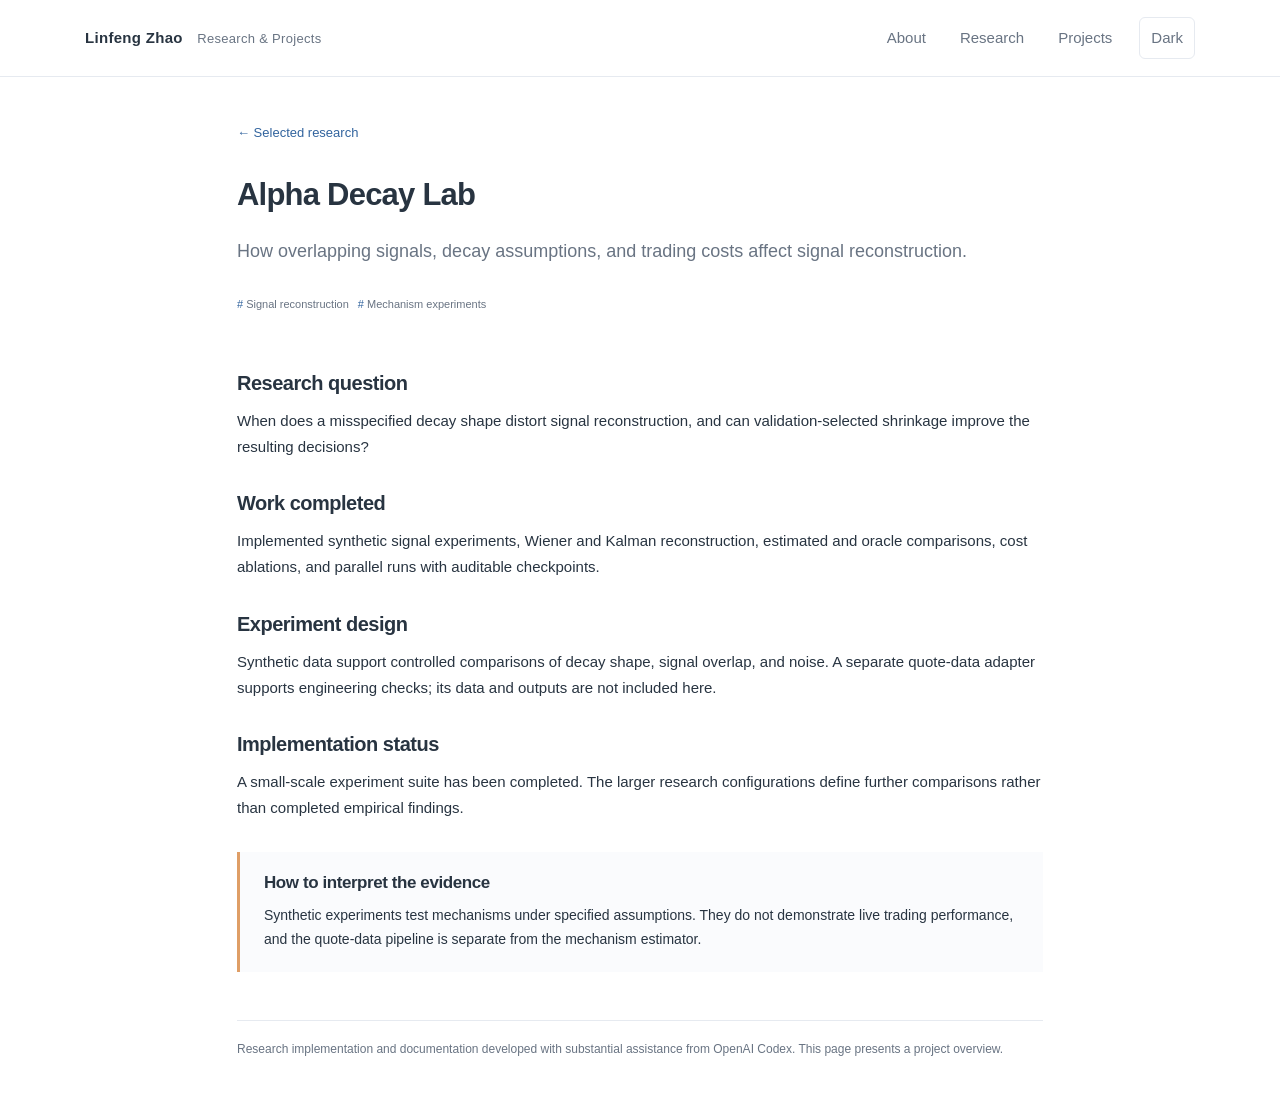
==== research/alpha-decay-lab.html @ f937b834 "Expand research portfolio and add AI investment research experience" ====
<!doctype html><html lang="en"><head><meta charset="utf-8"><meta name="viewport" content="width=device-width,initial-scale=1"><title>Alpha Decay Lab | Linfeng Zhao</title><meta name="description" content="How overlapping signals, decay assumptions, and trading costs affect signal reconstruction."><meta name="theme-color" content="#32649e"><link rel="icon" href="../assets/favicon.svg" type="image/svg+xml"><link rel="stylesheet" href="../assets/style.css"><script defer src="../assets/site.js"></script></head><body><a class="skip" href="#main">Skip to content</a><header class="topbar"><div class="top-inner"><a class="wordmark" href="../index.html">Linfeng Zhao <span>Research &amp; Projects</span></a><nav class="nav" aria-label="Main navigation"><a href="../index.html#about">About</a><a href="../index.html#research">Research</a><a href="../index.html#projects">Projects</a><button class="theme" data-theme-toggle aria-pressed="false" aria-label="Switch to dark theme">Dark</button></nav></div></header><main id="main" class="detail"><div class="breadcrumb"><a href="../index.html#research">← Selected research</a></div><h1>Alpha Decay Lab</h1><p class="subtitle">How overlapping signals, decay assumptions, and trading costs affect signal reconstruction.</p><div class="tags"><span>Signal reconstruction</span><span>Mechanism experiments</span></div><div class="detail-links"></div><section class="detail-block"><h2>Research question</h2><p>When does a misspecified decay shape distort signal reconstruction, and can validation-selected shrinkage improve the resulting decisions?</p></section><section class="detail-block"><h2>Work completed</h2><p>Implemented synthetic signal experiments, Wiener and Kalman reconstruction, estimated and oracle comparisons, cost ablations, and parallel runs with auditable checkpoints.</p></section><section class="detail-block"><h2>Experiment design</h2><p>Synthetic data support controlled comparisons of decay shape, signal overlap, and noise. A separate quote-data adapter supports engineering checks; its data and outputs are not included here.</p></section><section class="detail-block"><h2>Implementation status</h2><p>A small-scale experiment suite has been completed. The larger research configurations define further comparisons rather than completed empirical findings.</p></section><section class="detail-limit"><h2>How to interpret the evidence</h2><p>Synthetic experiments test mechanisms under specified assumptions. They do not demonstrate live trading performance, and the quote-data pipeline is separate from the mechanism estimator.</p></section><footer>Research implementation and documentation developed with substantial assistance from OpenAI Codex. This page presents a project overview.</footer></main></body></html>
---- assets/style.css ----
:root{--bg:#fff;--ink:#283441;--muted:#697483;--line:#e6eaf0;--accent:#32649e;--soft:#eef4fb;--warm:#df9e66;--surface:#fafbfd;--shadow:0 10px 32px #22364b08;color-scheme:light}
:root[data-theme=dark]{--bg:#141b24;--ink:#e3e9f0;--muted:#a1adbd;--line:#303b49;--accent:#93bdeb;--soft:#26384d;--warm:#e3ae7d;--surface:#1b2531;color-scheme:dark}
*{box-sizing:border-box}html{scroll-behavior:smooth;scroll-padding-top:100px}body{margin:0;background:var(--bg);color:var(--ink);font-family:-apple-system,BlinkMacSystemFont,"Segoe UI",Arial,sans-serif;font-size:15px;line-height:1.75}a{color:var(--accent);text-decoration:none}a:hover{text-decoration:underline}a:focus-visible,button:focus-visible{outline:3px solid var(--warm);outline-offset:4px}button{font:inherit}h1,h2,h3,p{margin-top:0}h1,h2,h3{line-height:1.3;letter-spacing:-.025em}h1{font-size:31px}h2{font-size:25px;margin-bottom:24px}h3{font-size:19px;margin-bottom:7px}.skip{position:fixed;left:16px;top:-70px;background:var(--bg);padding:8px 16px;z-index:100}.skip:focus{top:10px}
.topbar{background:var(--bg);border-bottom:1px solid var(--line);position:sticky;top:0;z-index:5}.top-inner{max-width:1180px;margin:auto;display:flex;align-items:center;justify-content:space-between;height:76px;padding:0 35px}.wordmark{color:var(--ink);font-size:15px;font-weight:650;letter-spacing:.02em}.wordmark span{font-weight:400;color:var(--muted);font-size:13px;margin-left:10px}.nav{display:flex;align-items:center;gap:6px}.nav a,.theme{padding:8px 14px;color:var(--muted);border-radius:6px}.nav a:hover{color:var(--accent);background:var(--soft);text-decoration:none}.theme{border:1px solid var(--line);background:none;cursor:pointer;padding:7px 11px;margin-left:7px}.layout{max-width:1180px;margin:58px auto 0;display:grid;grid-template-columns:235px minmax(0,1fr);gap:70px;padding:0 35px}.profile{align-self:start;position:sticky;top:115px}.monogram{width:134px;height:134px;background:linear-gradient(140deg,var(--soft),var(--surface));border:1px solid var(--line);border-radius:30px;display:grid;place-items:center;font-family:Georgia,serif;font-size:51px;color:var(--accent);letter-spacing:-.08em;margin-bottom:24px}.profile-name{font-size:27px;margin-bottom:9px}.role{font-size:14px;color:var(--muted);line-height:1.6}.profile-links{display:flex;gap:16px;margin:22px 0 28px;font-size:14px}.profile-focus{padding-top:23px;border-top:1px solid var(--line);font-size:13px}.eyebrow{font-size:11px;font-weight:650;letter-spacing:.14em;text-transform:uppercase;color:var(--muted);margin-bottom:12px}.profile-focus ul{list-style:none;padding:0;margin:0;color:var(--muted)}.profile-focus li{margin:7px 0}.profile-note{font-size:12px;color:var(--muted);margin-top:28px}.section{margin-bottom:56px;scroll-margin-top:104px}.section-title:after{content:"";display:block;width:44px;height:4px;border-radius:3px;margin-top:13px;background:linear-gradient(to right,var(--warm) 32%,var(--accent) 32%)}.intro{font-size:17px;line-height:1.8;margin-bottom:15px;max-width:770px}.chinese{font-size:14px;color:var(--muted);line-height:1.9}.approach{display:grid;grid-template-columns:1fr 1fr;gap:24px;margin-top:28px}.approach>div{border-left:2px solid var(--line);padding-left:18px}.approach h3{font-size:14px;letter-spacing:0;margin-bottom:7px}.approach p{font-size:13px;color:var(--muted);margin:0}.section-heading{display:flex;align-items:start;justify-content:space-between;gap:18px}.section-heading small{color:var(--muted);font-size:12px;padding-top:10px}.filters{display:flex;gap:8px;flex-wrap:wrap;margin-bottom:22px}.filter{background:none;border:1px solid var(--line);color:var(--muted);font-size:12px;padding:6px 12px;border-radius:20px;cursor:pointer}.filter[aria-pressed=true]{background:var(--soft);border-color:var(--soft);color:var(--accent)}.research-card{display:grid;grid-template-columns:58px minmax(0,1fr);gap:20px;padding:26px 0;border-bottom:1px solid var(--line)}.research-card:first-child{border-top:1px solid var(--line)}.research-card[hidden]{display:none}.project-mark{height:54px;border-radius:13px;display:grid;place-items:center;background:var(--soft);color:var(--accent);font-size:13px;font-weight:700;letter-spacing:.02em}.research-card[data-area=volatility] .project-mark{color:#775ca3;background:#f1edf7}:root[data-theme=dark] .research-card[data-area=volatility] .project-mark{background:#352a47;color:#c1a9e4}.research-card h3 a{color:var(--ink)}.card-intro{font-size:14px;margin-bottom:11px}.tags{display:flex;gap:9px;flex-wrap:wrap;color:var(--muted);font-size:11px;margin-bottom:12px}.tags span:before{content:"#";color:var(--accent);margin-right:3px}.card-work{font-size:13px;color:var(--muted);margin-bottom:13px}.card-links{display:flex;gap:18px;font-size:12px}.card-links a{font-weight:600}.resource-grid{display:grid;grid-template-columns:1fr 1fr;gap:18px}.resource{padding:21px 23px;background:var(--surface);border:1px solid var(--line);border-radius:9px}.resource h3{font-size:16px}.resource p{font-size:13px;color:var(--muted);margin-bottom:12px}.resource a{font-size:12px}.credit{font-size:12px;line-height:1.8;color:var(--muted);padding-top:24px;border-top:1px solid var(--line)}.footer{margin:26px 0 40px;font-size:12px;color:var(--muted);display:flex;justify-content:space-between;gap:15px}.sr-only{position:absolute;width:1px;height:1px;padding:0;margin:-1px;overflow:hidden;clip:rect(0,0,0,0);white-space:nowrap;border:0}.detail{max-width:870px;margin:45px auto;padding:0 32px}.breadcrumb{font-size:13px;margin-bottom:30px}.detail .subtitle{font-size:18px;color:var(--muted);margin-bottom:28px}.detail-image{display:block;width:100%;max-width:680px;border-radius:12px;margin:25px 0 34px}.detail-block{margin:30px 0}.detail-block h2{font-size:20px;margin-bottom:12px}.detail-block p{font-size:15px}.detail-limit{background:var(--surface);border-left:3px solid var(--warm);padding:20px 24px}.detail-limit h2{font-size:17px;margin-bottom:9px}.detail-limit p{font-size:14px;margin:0}.detail .tags{margin-top:20px}.detail-links{display:flex;gap:18px;flex-wrap:wrap;font-size:13px;margin:25px 0}.detail footer{margin-top:48px;padding-top:18px;border-top:1px solid var(--line);font-size:12px;color:var(--muted)}
@media(max-width:950px){.layout{grid-template-columns:190px 1fr;gap:38px}.top-inner,.layout{padding-left:26px;padding-right:26px}.monogram{width:120px;height:120px}.wordmark span{display:none}.profile-name{font-size:24px}.approach{grid-template-columns:1fr;gap:16px}}
@media(max-width:700px){html{scroll-padding-top:85px}.top-inner{height:64px;padding:0 18px}.nav{gap:0}.nav a{font-size:12px;padding:7px 9px}.theme{padding:6px 8px;font-size:12px}.wordmark{font-size:13px}.layout{display:block;margin-top:28px;padding:0 23px}.profile{position:static;display:grid;grid-template-columns:78px 1fr;column-gap:20px;padding-bottom:27px;margin-bottom:33px;border-bottom:1px solid var(--line)}.monogram{width:78px;height:78px;font-size:35px;border-radius:20px;grid-row:1/4;margin:0}.profile-name{font-size:25px;margin-bottom:5px}.role{font-size:12px;margin-bottom:0}.profile-links{margin:9px 0 0;font-size:12px}.profile-focus,.profile-note{display:none}h1{font-size:28px}h2{font-size:23px}.intro{font-size:15px}.chinese{font-size:13px}.section{margin-bottom:40px}.approach{grid-template-columns:1fr}.research-card{grid-template-columns:43px 1fr;gap:14px;padding:23px 0}.project-mark{height:43px;font-size:10px;border-radius:10px}.research-card h3{font-size:18px}.card-intro{font-size:13px}.card-work{font-size:12px}.resource-grid{grid-template-columns:1fr}.section-heading small{display:none}.footer{display:block}.footer span{display:block;margin:5px 0}.detail{margin-top:30px;padding:0 23px}.detail .subtitle{font-size:16px}.detail-image{border-radius:8px}}
@media(prefers-reduced-motion:reduce){html{scroll-behavior:auto}}
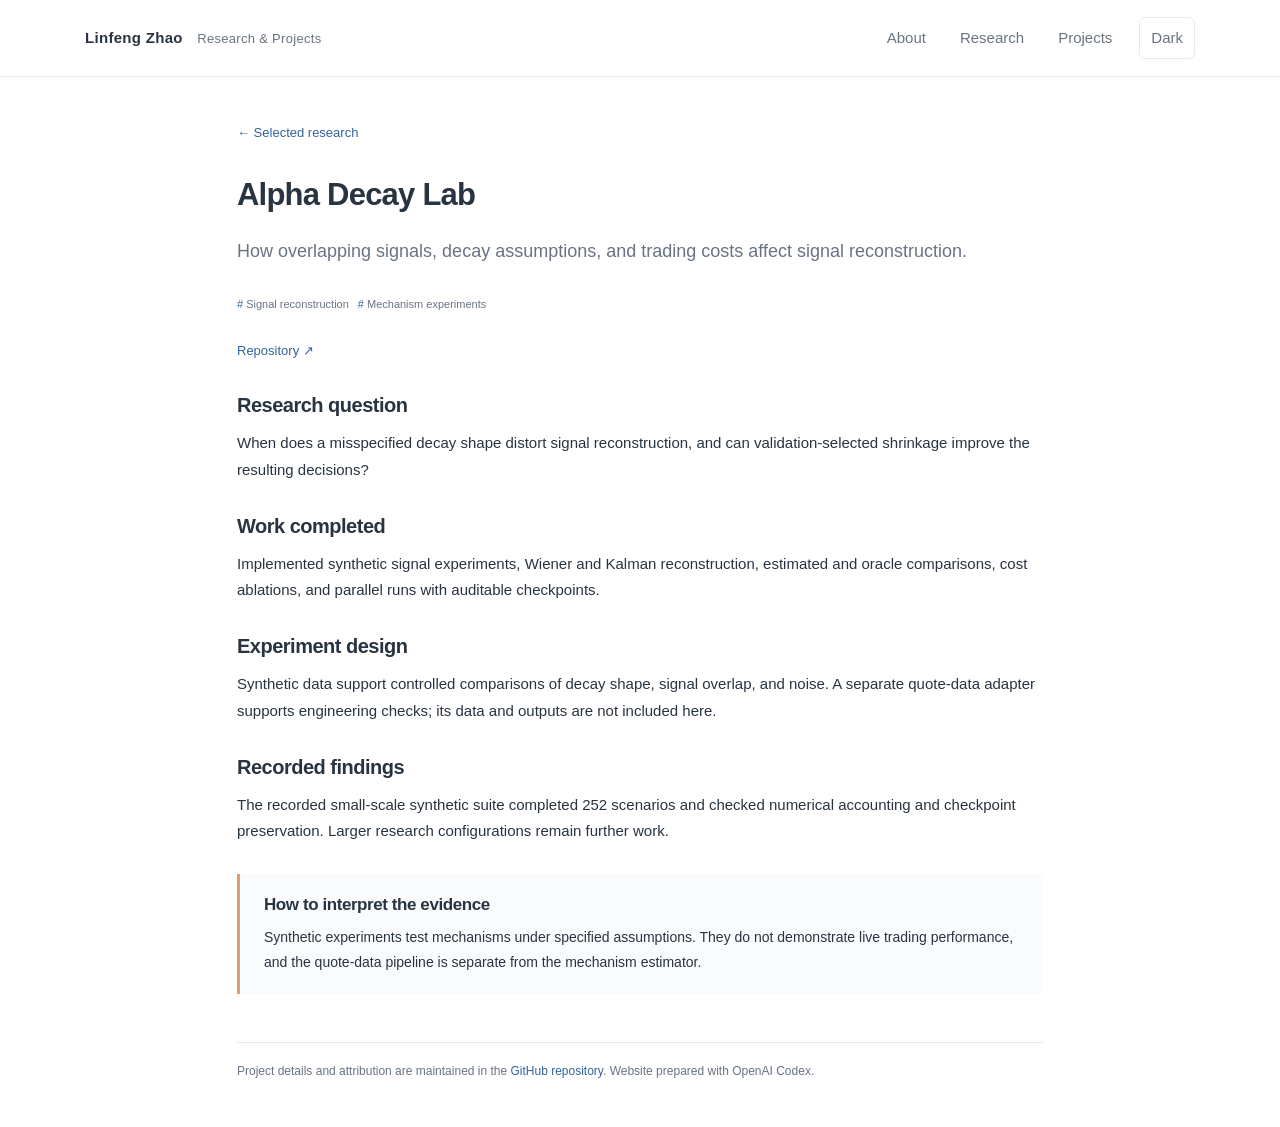
==== commit 4856fb3f: "Link research source repositories and summarize preliminary findings" ====
--- a/research/alpha-decay-lab.html
+++ b/research/alpha-decay-lab.html
@@ -1 +1 @@
-<!doctype html><html lang="en"><head><meta charset="utf-8"><meta name="viewport" content="width=device-width,initial-scale=1"><title>Alpha Decay Lab | Linfeng Zhao</title><meta name="description" content="How overlapping signals, decay assumptions, and trading costs affect signal reconstruction."><meta name="theme-color" content="#32649e"><link rel="icon" href="../assets/favicon.svg" type="image/svg+xml"><link rel="stylesheet" href="../assets/style.css"><script defer src="../assets/site.js"></script></head><body><a class="skip" href="#main">Skip to content</a><header class="topbar"><div class="top-inner"><a class="wordmark" href="../index.html">Linfeng Zhao <span>Research &amp; Projects</span></a><nav class="nav" aria-label="Main navigation"><a href="../index.html#about">About</a><a href="../index.html#research">Research</a><a href="../index.html#projects">Projects</a><button class="theme" data-theme-toggle aria-pressed="false" aria-label="Switch to dark theme">Dark</button></nav></div></header><main id="main" class="detail"><div class="breadcrumb"><a href="../index.html#research">← Selected research</a></div><h1>Alpha Decay Lab</h1><p class="subtitle">How overlapping signals, decay assumptions, and trading costs affect signal reconstruction.</p><div class="tags"><span>Signal reconstruction</span><span>Mechanism experiments</span></div><div class="detail-links"></div><section class="detail-block"><h2>Research question</h2><p>When does a misspecified decay shape distort signal reconstruction, and can validation-selected shrinkage improve the resulting decisions?</p></section><section class="detail-block"><h2>Work completed</h2><p>Implemented synthetic signal experiments, Wiener and Kalman reconstruction, estimated and oracle comparisons, cost ablations, and parallel runs with auditable checkpoints.</p></section><section class="detail-block"><h2>Experiment design</h2><p>Synthetic data support controlled comparisons of decay shape, signal overlap, and noise. A separate quote-data adapter supports engineering checks; its data and outputs are not included here.</p></section><section class="detail-block"><h2>Implementation status</h2><p>A small-scale experiment suite has been completed. The larger research configurations define further comparisons rather than completed empirical findings.</p></section><section class="detail-limit"><h2>How to interpret the evidence</h2><p>Synthetic experiments test mechanisms under specified assumptions. They do not demonstrate live trading performance, and the quote-data pipeline is separate from the mechanism estimator.</p></section><footer>Research implementation and documentation developed with substantial assistance from OpenAI Codex. This page presents a project overview.</footer></main></body></html>+<!doctype html><html lang="en"><head><meta charset="utf-8"><meta name="viewport" content="width=device-width,initial-scale=1"><title>Alpha Decay Lab | Linfeng Zhao</title><meta name="description" content="How overlapping signals, decay assumptions, and trading costs affect signal reconstruction."><meta name="theme-color" content="#32649e"><link rel="icon" href="../assets/favicon.svg" type="image/svg+xml"><link rel="stylesheet" href="../assets/style.css"><script defer src="../assets/site.js"></script></head><body><a class="skip" href="#main">Skip to content</a><header class="topbar"><div class="top-inner"><a class="wordmark" href="../index.html">Linfeng Zhao <span>Research &amp; Projects</span></a><nav class="nav" aria-label="Main navigation"><a href="../index.html#about">About</a><a href="../index.html#research">Research</a><a href="../index.html#projects">Projects</a><button class="theme" data-theme-toggle aria-pressed="false" aria-label="Switch to dark theme">Dark</button></nav></div></header><main id="main" class="detail"><div class="breadcrumb"><a href="../index.html#research">← Selected research</a></div><h1>Alpha Decay Lab</h1><p class="subtitle">How overlapping signals, decay assumptions, and trading costs affect signal reconstruction.</p><div class="tags"><span>Signal reconstruction</span><span>Mechanism experiments</span></div><div class="detail-links"><a href="https://github.com/lz3256/alpha-decay-lab">Repository ↗</a></div><section class="detail-block"><h2>Research question</h2><p>When does a misspecified decay shape distort signal reconstruction, and can validation-selected shrinkage improve the resulting decisions?</p></section><section class="detail-block"><h2>Work completed</h2><p>Implemented synthetic signal experiments, Wiener and Kalman reconstruction, estimated and oracle comparisons, cost ablations, and parallel runs with auditable checkpoints.</p></section><section class="detail-block"><h2>Experiment design</h2><p>Synthetic data support controlled comparisons of decay shape, signal overlap, and noise. A separate quote-data adapter supports engineering checks; its data and outputs are not included here.</p></section><section class="detail-block"><h2>Recorded findings</h2><p>The recorded small-scale synthetic suite completed 252 scenarios and checked numerical accounting and checkpoint preservation. Larger research configurations remain further work.</p></section><section class="detail-limit"><h2>How to interpret the evidence</h2><p>Synthetic experiments test mechanisms under specified assumptions. They do not demonstrate live trading performance, and the quote-data pipeline is separate from the mechanism estimator.</p></section><footer>Project details and attribution are maintained in the <a href="https://github.com/lz3256/alpha-decay-lab">GitHub repository</a>. Website prepared with OpenAI Codex.</footer></main></body></html>
